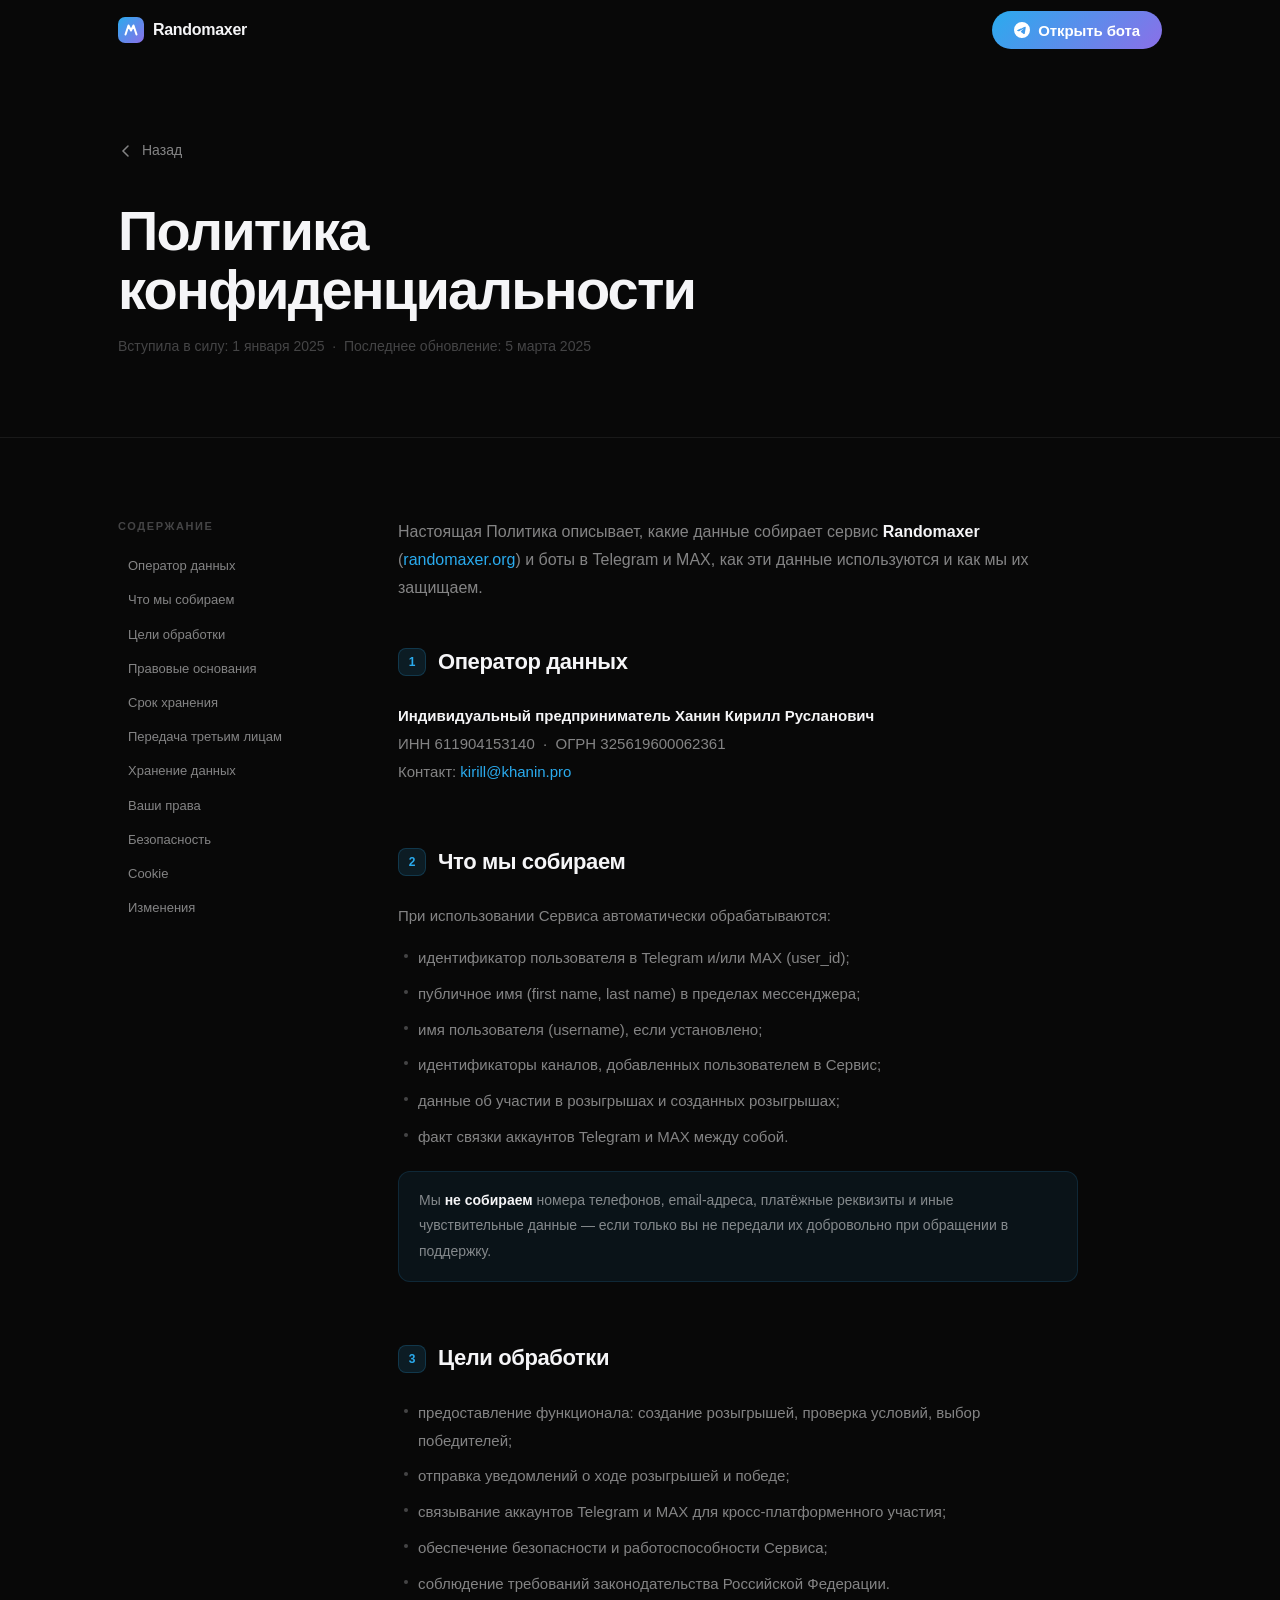
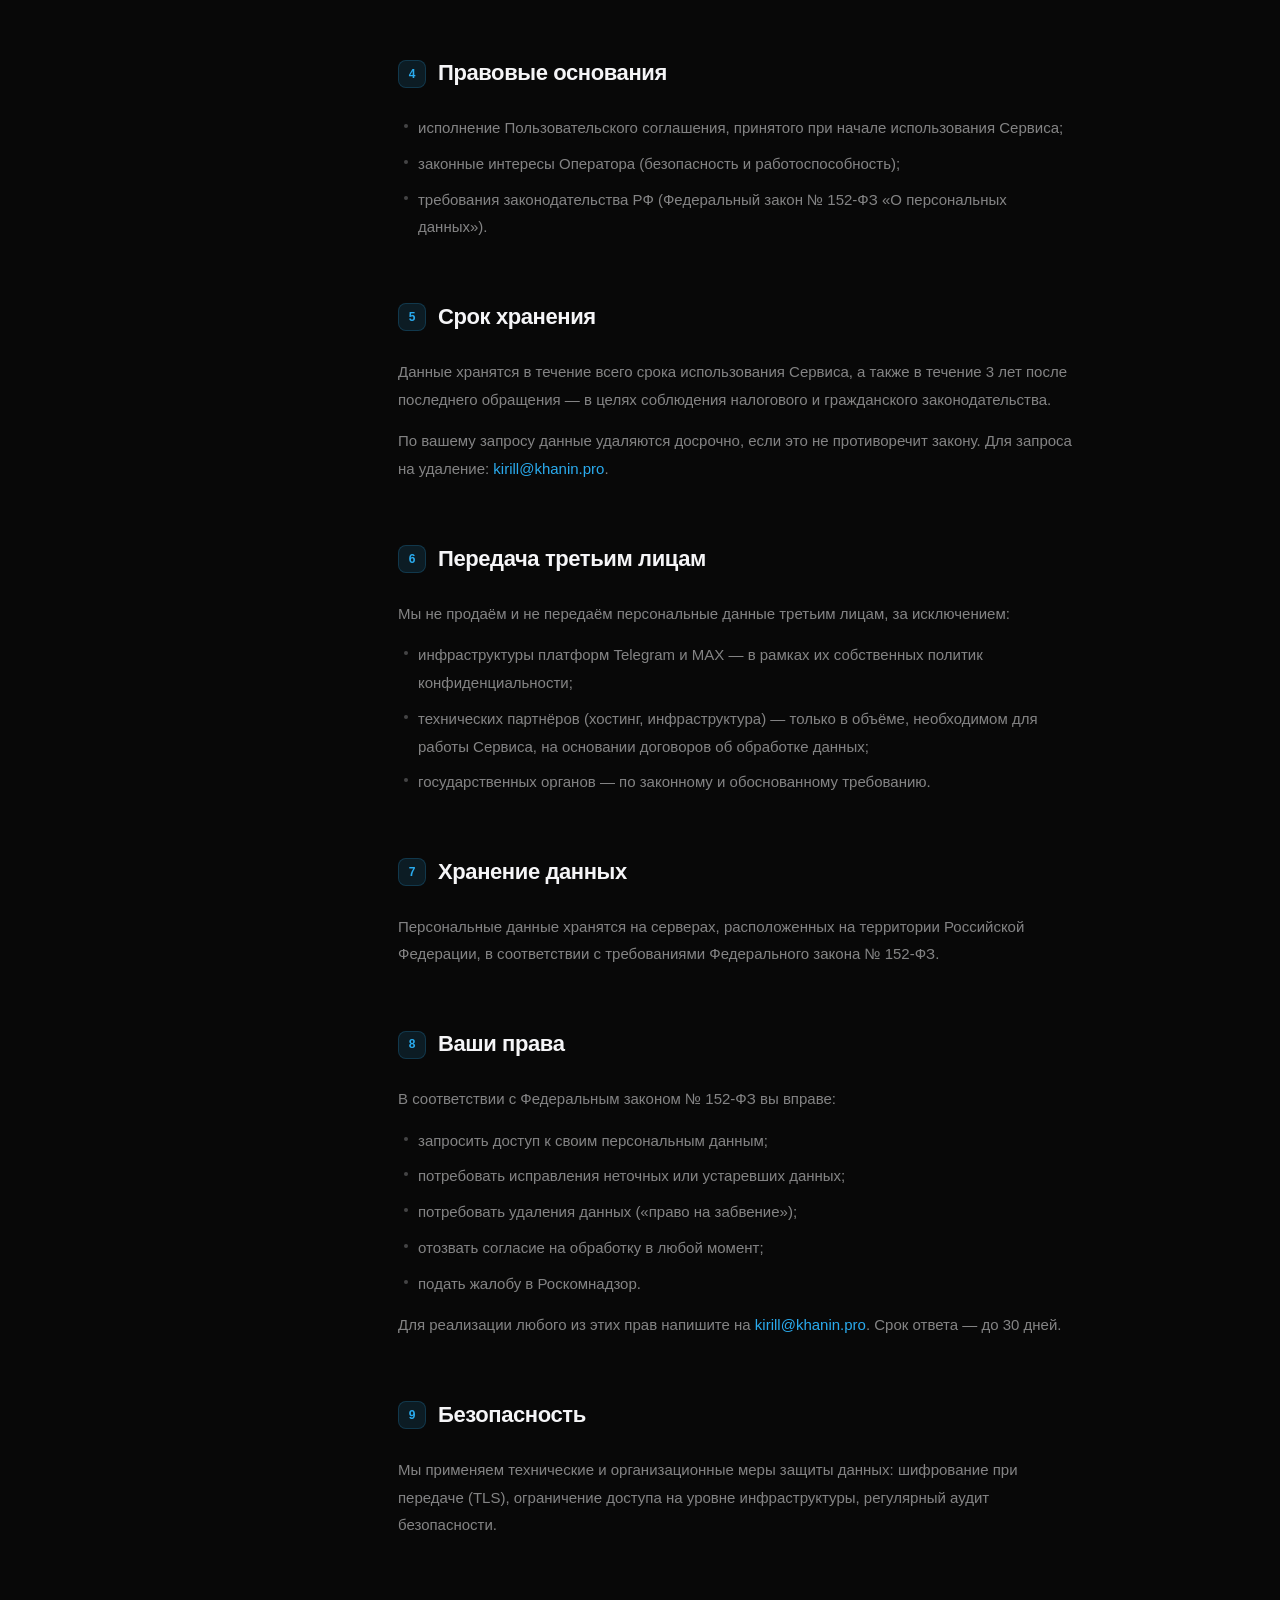
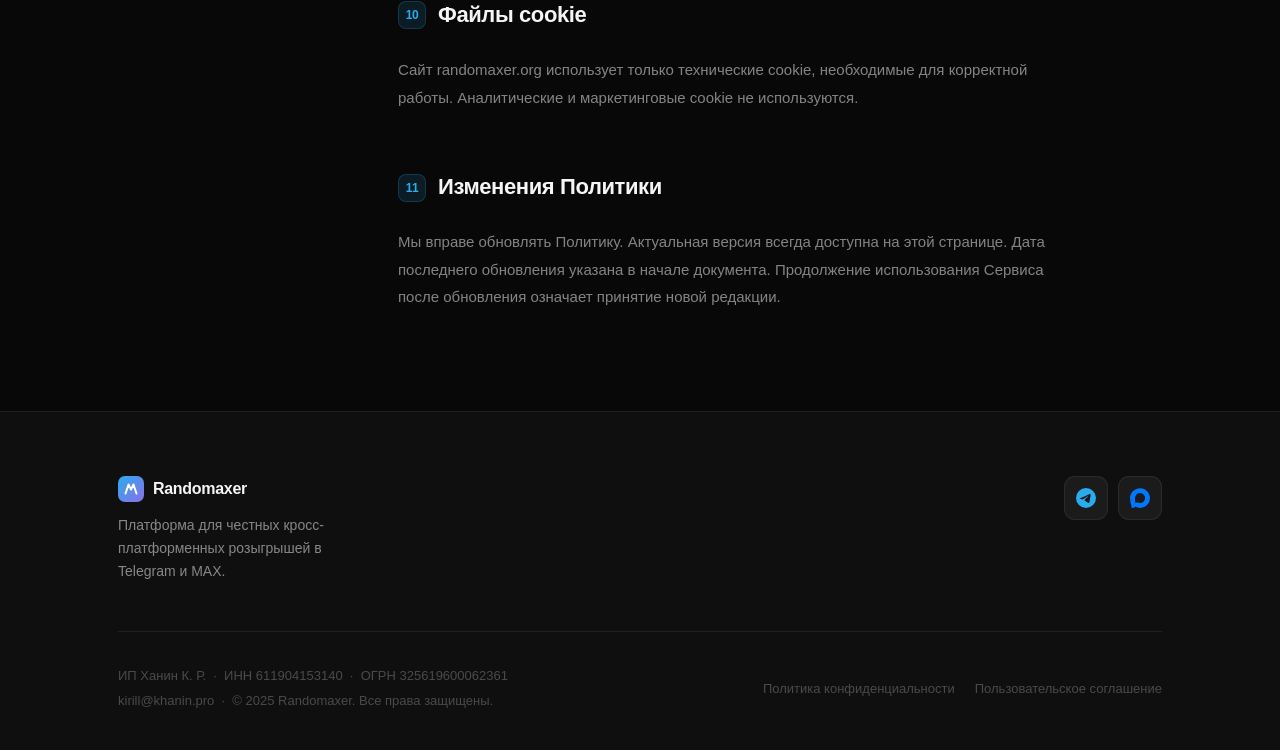
==== privacy.html @ 72093fb9 "Add landing page with privacy policy and terms of service" ====
<!DOCTYPE html>
<html lang="ru">
<head>
  <meta charset="UTF-8">
  <meta name="viewport" content="width=device-width, initial-scale=1.0">
  <title>Политика конфиденциальности — Randomaxer</title>
  <meta name="description" content="Политика конфиденциальности сервиса Randomaxer: что мы собираем, как храним и защищаем ваши данные.">
  <meta name="robots" content="noindex">
  <link rel="canonical" href="https://randomaxer.org/privacy.html">
  <link rel="icon" type="image/svg+xml" href="data:image/svg+xml,%3Csvg xmlns='http://www.w3.org/2000/svg' viewBox='0 0 32 32'%3E%3Cdefs%3E%3ClinearGradient id='g' x1='0' y1='0' x2='1' y2='1'%3E%3Cstop offset='0' stop-color='%232AABEE'/%3E%3Cstop offset='1' stop-color='%238B6FE8'/%3E%3C/linearGradient%3E%3C/defs%3E%3Crect width='32' height='32' rx='8' fill='url(%23g)'/%3E%3Cpath d='M7 22 L11 10 L16 17 L21 10 L25 22' stroke='white' stroke-width='2.5' stroke-linecap='round' stroke-linejoin='round' fill='none'/%3E%3C/svg%3E">
  <link rel="stylesheet" href="shared.css">

  <style>
    /* ─── LEGAL PAGE ────────────────────────────────────── */
    .legal-hero {
      padding: 140px 0 80px;
      border-bottom: 1px solid var(--line);
    }
    .back-link {
      display: inline-flex;
      align-items: center;
      gap: 8px;
      font-size: 14px;
      font-weight: 500;
      color: var(--t2);
      margin-bottom: 40px;
      transition: color .18s;
    }
    .back-link:hover { color: var(--t1); }
    .back-link svg { width: 16px; height: 16px; }
    .legal-hero h1 {
      font-size: clamp(36px, 5vw, 56px);
      font-weight: 700;
      letter-spacing: -1.8px;
      line-height: 1.06;
      margin-bottom: 16px;
      color: var(--t1);
    }
    .legal-meta {
      font-size: 14px;
      color: var(--t3);
    }
    .legal-body-wrap {
      padding: 80px 0 100px;
    }
    .legal-grid {
      display: grid;
      grid-template-columns: 220px 1fr;
      gap: 60px;
      align-items: start;
    }
    /* Table of contents */
    .toc {
      position: sticky;
      top: 84px;
    }
    .toc-title {
      font-size: 11px;
      font-weight: 700;
      letter-spacing: 1.6px;
      text-transform: uppercase;
      color: var(--t3);
      margin-bottom: 16px;
    }
    .toc-list {
      list-style: none;
      display: flex;
      flex-direction: column;
      gap: 2px;
    }
    .toc-list a {
      display: block;
      padding: 7px 10px;
      font-size: 13px;
      color: var(--t2);
      border-radius: 8px;
      transition: background .15s, color .15s;
      line-height: 1.4;
    }
    .toc-list a:hover {
      background: rgba(255,255,255,.05);
      color: var(--t1);
    }
    /* Document */
    .doc {
      max-width: 680px;
      font-size: 15px;
      color: var(--t2);
      line-height: 1.85;
    }
    .doc-section { margin-bottom: 56px; scroll-margin-top: 96px; }
    .doc-section:last-child { margin-bottom: 0; }
    .doc h2 {
      font-size: 22px;
      font-weight: 700;
      color: var(--t1);
      letter-spacing: -.4px;
      margin-bottom: 20px;
      display: flex;
      align-items: center;
      gap: 12px;
    }
    .doc-num {
      display: inline-flex;
      align-items: center;
      justify-content: center;
      width: 28px;
      height: 28px;
      border-radius: 8px;
      background: rgba(42,171,238,.12);
      border: 1px solid rgba(42,171,238,.2);
      font-size: 12px;
      font-weight: 700;
      color: var(--blue);
      flex-shrink: 0;
    }
    .doc p { margin-bottom: 14px; }
    .doc p:last-child { margin-bottom: 0; }
    .doc ul {
      padding-left: 0;
      list-style: none;
      margin-bottom: 14px;
      display: flex;
      flex-direction: column;
      gap: 8px;
    }
    .doc li {
      padding-left: 20px;
      position: relative;
    }
    .doc li::before {
      content: '';
      position: absolute;
      left: 6px;
      top: 10px;
      width: 4px;
      height: 4px;
      border-radius: 50%;
      background: var(--t3);
    }
    .doc a { color: var(--blue); transition: opacity .15s; }
    .doc a:hover { opacity: .75; }
    .doc strong { color: var(--t1); font-weight: 600; }
    .doc .callout {
      padding: 16px 20px;
      background: rgba(42,171,238,.07);
      border: 1px solid rgba(42,171,238,.14);
      border-radius: 12px;
      margin: 20px 0;
      font-size: 14px;
    }

    @media (max-width: 860px) {
      .legal-grid { grid-template-columns: 1fr; gap: 40px; }
      .toc { position: static; display: none; }
    }
  </style>
</head>
<body>

<!-- Header -->
<header id="hdr">
  <div class="wrap">
    <div class="hdr-inner">
      <a href="/" class="logo" aria-label="Randomaxer — главная">
        <span class="logo-mark">
          <svg width="14" height="14" viewBox="0 0 14 14" fill="none">
            <path d="M1.5 11.5 L4.5 2.5 L7 7.5 L9.5 2.5 L12.5 11.5"
                  stroke="white" stroke-width="2" stroke-linecap="round" stroke-linejoin="round"/>
          </svg>
        </span>
        Randomaxer
      </a>
      <a href="https://t.me/Randomaxerbot" class="btn btn-fill"
         target="_blank" rel="noopener noreferrer" style="margin-left: auto;">
        <svg width="16" height="16" viewBox="0 0 24 24" fill="currentColor" aria-hidden="true">
          <path d="M11.944 0A12 12 0 0 0 0 12a12 12 0 0 0 12 12 12 12 0 0 0 12-12A12 12 0 0 0 12 0a12 12 0 0 0-.056 0zm4.962 7.224c.1-.002.321.023.465.14a.506.506 0 0 1 .171.325c.016.093.036.306.02.472-.18 1.898-.962 6.502-1.36 8.627-.168.9-.499 1.201-.82 1.23-.696.065-1.225-.46-1.9-.902-1.056-.693-1.653-1.124-2.678-1.8-1.185-.78-.417-1.21.258-1.91.177-.184 3.247-2.977 3.307-3.23.007-.032.014-.15-.056-.212s-.174-.041-.249-.024c-.106.024-1.793 1.14-5.061 3.345-.48.33-.913.49-1.302.48-.428-.008-1.252-.241-1.865-.44-.752-.245-1.349-.374-1.297-.789.027-.216.325-.437.893-.663 3.498-1.524 5.83-2.529 6.998-3.014 3.332-1.386 4.025-1.627 4.476-1.635z"/>
        </svg>
        Открыть бота
      </a>
    </div>
  </div>
</header>

<main>
  <!-- Hero -->
  <div class="legal-hero">
    <div class="wrap">
      <a href="/" class="back-link">
        <svg viewBox="0 0 16 16" fill="none" stroke="currentColor" stroke-width="1.5" stroke-linecap="round">
          <path d="M10 3L5 8l5 5"/>
        </svg>
        Назад
      </a>
      <h1>Политика<br>конфиденциальности</h1>
      <p class="legal-meta">Вступила в силу: 1 января 2025 &nbsp;·&nbsp; Последнее обновление: 5 марта 2025</p>
    </div>
  </div>

  <!-- Body -->
  <div class="legal-body-wrap">
    <div class="wrap">
      <div class="legal-grid">

        <!-- Table of Contents -->
        <aside class="toc" aria-label="Содержание">
          <p class="toc-title">Содержание</p>
          <ul class="toc-list">
            <li><a href="#p1">Оператор данных</a></li>
            <li><a href="#p2">Что мы собираем</a></li>
            <li><a href="#p3">Цели обработки</a></li>
            <li><a href="#p4">Правовые основания</a></li>
            <li><a href="#p5">Срок хранения</a></li>
            <li><a href="#p6">Передача третьим лицам</a></li>
            <li><a href="#p7">Хранение данных</a></li>
            <li><a href="#p8">Ваши права</a></li>
            <li><a href="#p9">Безопасность</a></li>
            <li><a href="#p10">Cookie</a></li>
            <li><a href="#p11">Изменения</a></li>
          </ul>
        </aside>

        <!-- Document -->
        <article class="doc">
          <p style="margin-bottom: 40px; font-size: 16px; line-height: 1.75;">
            Настоящая Политика описывает, какие данные собирает сервис <strong>Randomaxer</strong>
            (<a href="https://randomaxer.org">randomaxer.org</a>) и боты в Telegram и MAX,
            как эти данные используются и как мы их защищаем.
          </p>

          <div class="doc-section" id="p1">
            <h2><span class="doc-num">1</span>Оператор данных</h2>
            <p>
              <strong>Индивидуальный предприниматель Ханин Кирилл Русланович</strong><br>
              ИНН 611904153140 &nbsp;·&nbsp; ОГРН 325619600062361<br>
              Контакт: <a href="mailto:kirill@khanin.pro">kirill@khanin.pro</a>
            </p>
          </div>

          <div class="doc-section" id="p2">
            <h2><span class="doc-num">2</span>Что мы собираем</h2>
            <p>При использовании Сервиса автоматически обрабатываются:</p>
            <ul>
              <li>идентификатор пользователя в Telegram и/или MAX (user_id);</li>
              <li>публичное имя (first name, last name) в пределах мессенджера;</li>
              <li>имя пользователя (username), если установлено;</li>
              <li>идентификаторы каналов, добавленных пользователем в Сервис;</li>
              <li>данные об участии в розыгрышах и созданных розыгрышах;</li>
              <li>факт связки аккаунтов Telegram и MAX между собой.</li>
            </ul>
            <div class="callout">
              Мы <strong>не собираем</strong> номера телефонов, email-адреса, платёжные реквизиты
              и иные чувствительные данные — если только вы не передали их добровольно при обращении в поддержку.
            </div>
          </div>

          <div class="doc-section" id="p3">
            <h2><span class="doc-num">3</span>Цели обработки</h2>
            <ul>
              <li>предоставление функционала: создание розыгрышей, проверка условий, выбор победителей;</li>
              <li>отправка уведомлений о ходе розыгрышей и победе;</li>
              <li>связывание аккаунтов Telegram и MAX для кросс-платформенного участия;</li>
              <li>обеспечение безопасности и работоспособности Сервиса;</li>
              <li>соблюдение требований законодательства Российской Федерации.</li>
            </ul>
          </div>

          <div class="doc-section" id="p4">
            <h2><span class="doc-num">4</span>Правовые основания</h2>
            <ul>
              <li>исполнение Пользовательского соглашения, принятого при начале использования Сервиса;</li>
              <li>законные интересы Оператора (безопасность и работоспособность);</li>
              <li>требования законодательства РФ (Федеральный закон № 152-ФЗ «О персональных данных»).</li>
            </ul>
          </div>

          <div class="doc-section" id="p5">
            <h2><span class="doc-num">5</span>Срок хранения</h2>
            <p>
              Данные хранятся в течение всего срока использования Сервиса, а также в течение 3 лет
              после последнего обращения — в целях соблюдения налогового и гражданского законодательства.
            </p>
            <p>
              По вашему запросу данные удаляются досрочно, если это не противоречит закону.
              Для запроса на удаление: <a href="mailto:kirill@khanin.pro">kirill@khanin.pro</a>.
            </p>
          </div>

          <div class="doc-section" id="p6">
            <h2><span class="doc-num">6</span>Передача третьим лицам</h2>
            <p>Мы не продаём и не передаём персональные данные третьим лицам, за исключением:</p>
            <ul>
              <li>инфраструктуры платформ Telegram и MAX — в рамках их собственных политик конфиденциальности;</li>
              <li>технических партнёров (хостинг, инфраструктура) — только в объёме, необходимом для работы Сервиса, на основании договоров об обработке данных;</li>
              <li>государственных органов — по законному и обоснованному требованию.</li>
            </ul>
          </div>

          <div class="doc-section" id="p7">
            <h2><span class="doc-num">7</span>Хранение данных</h2>
            <p>
              Персональные данные хранятся на серверах, расположенных на территории
              Российской Федерации, в соответствии с требованиями Федерального закона № 152-ФЗ.
            </p>
          </div>

          <div class="doc-section" id="p8">
            <h2><span class="doc-num">8</span>Ваши права</h2>
            <p>В соответствии с Федеральным законом № 152-ФЗ вы вправе:</p>
            <ul>
              <li>запросить доступ к своим персональным данным;</li>
              <li>потребовать исправления неточных или устаревших данных;</li>
              <li>потребовать удаления данных («право на забвение»);</li>
              <li>отозвать согласие на обработку в любой момент;</li>
              <li>подать жалобу в Роскомнадзор.</li>
            </ul>
            <p>
              Для реализации любого из этих прав напишите на
              <a href="mailto:kirill@khanin.pro">kirill@khanin.pro</a>.
              Срок ответа — до 30 дней.
            </p>
          </div>

          <div class="doc-section" id="p9">
            <h2><span class="doc-num">9</span>Безопасность</h2>
            <p>
              Мы применяем технические и организационные меры защиты данных:
              шифрование при передаче (TLS), ограничение доступа на уровне инфраструктуры,
              регулярный аудит безопасности.
            </p>
          </div>

          <div class="doc-section" id="p10">
            <h2><span class="doc-num">10</span>Файлы cookie</h2>
            <p>
              Сайт randomaxer.org использует только технические cookie,
              необходимые для корректной работы. Аналитические и маркетинговые
              cookie не используются.
            </p>
          </div>

          <div class="doc-section" id="p11">
            <h2><span class="doc-num">11</span>Изменения Политики</h2>
            <p>
              Мы вправе обновлять Политику. Актуальная версия всегда доступна
              на этой странице. Дата последнего обновления указана в начале документа.
              Продолжение использования Сервиса после обновления означает принятие новой редакции.
            </p>
          </div>
        </article>

      </div>
    </div>
  </div>
</main>

<!-- Footer -->
<footer>
  <div class="wrap">
    <div class="foot-top">
      <div class="foot-brand">
        <a href="/" class="logo">
          <span class="logo-mark">
            <svg width="14" height="14" viewBox="0 0 14 14" fill="none">
              <path d="M1.5 11.5 L4.5 2.5 L7 7.5 L9.5 2.5 L12.5 11.5"
                    stroke="white" stroke-width="2" stroke-linecap="round" stroke-linejoin="round"/>
            </svg>
          </span>
          Randomaxer
        </a>
        <p class="foot-tagline">
          Платформа для честных кросс-платформенных розыгрышей в Telegram и MAX.
        </p>
      </div>
      <div class="socials">
        <a href="https://t.me/Randomaxerbot" class="social-btn"
           target="_blank" rel="noopener noreferrer" aria-label="Telegram">
          <svg viewBox="0 0 24 24" fill="#2AABEE" aria-hidden="true">
            <path d="M11.944 0A12 12 0 0 0 0 12a12 12 0 0 0 12 12 12 12 0 0 0 12-12A12 12 0 0 0 12 0a12 12 0 0 0-.056 0zm4.962 7.224c.1-.002.321.023.465.14a.506.506 0 0 1 .171.325c.016.093.036.306.02.472-.18 1.898-.962 6.502-1.36 8.627-.168.9-.499 1.201-.82 1.23-.696.065-1.225-.46-1.9-.902-1.056-.693-1.653-1.124-2.678-1.8-1.185-.78-.417-1.21.258-1.91.177-.184 3.247-2.977 3.307-3.23.007-.032.014-.15-.056-.212s-.174-.041-.249-.024c-.106.024-1.793 1.14-5.061 3.345-.48.33-.913.49-1.302.48-.428-.008-1.252-.241-1.865-.44-.752-.245-1.349-.374-1.297-.789.027-.216.325-.437.893-.663 3.498-1.524 5.83-2.529 6.998-3.014 3.332-1.386 4.025-1.627 4.476-1.635z"/>
          </svg>
        </a>
        <a href="https://max.ru" class="social-btn"
           target="_blank" rel="noopener noreferrer" aria-label="MAX">
          <svg viewBox="0 0 42 42" aria-hidden="true">
            <path fill="#0077FF" fill-rule="evenodd" d="M21.47 41.88c-4.11 0-6.02-.6-9.34-3-2.1 2.7-8.75 4.81-9.04 1.2 0-2.71-.6-5-1.28-7.5C1 29.5.08 26.07.08 21.1.08 9.23 9.82.3 21.36.3c11.55 0 20.6 9.37 20.6 20.91a20.6 20.6 0 0 1-20.49 20.67Zm.17-31.32c-5.62-.29-10 3.6-10.97 9.7-.8 5.05.62 11.2 1.83 11.52.58.14 2.04-1.04 2.95-1.95a10.4 10.4 0 0 0 5.08 1.81 10.7 10.7 0 0 0 11.19-9.97 10.7 10.7 0 0 0-10.08-11.1Z" clip-rule="evenodd"/>
          </svg>
        </a>
      </div>
    </div>
    <div class="foot-bottom">
      <div class="foot-legal">
        <div>ИП Ханин К. Р. &nbsp;·&nbsp; ИНН 611904153140 &nbsp;·&nbsp; ОГРН 325619600062361</div>
        <div>
          <a href="mailto:kirill@khanin.pro">kirill@khanin.pro</a>
          &nbsp;·&nbsp; © 2025 Randomaxer. Все права защищены.
        </div>
      </div>
      <nav class="foot-links">
        <a href="/privacy.html">Политика конфиденциальности</a>
        <a href="/terms.html">Пользовательское соглашение</a>
      </nav>
    </div>
  </div>
</footer>

<script>
  const hdr = document.getElementById('hdr');
  window.addEventListener('scroll', () => {
    hdr.classList.toggle('scrolled', window.scrollY > 10);
  }, { passive: true });
  hdr.classList.add('scrolled'); // на подстраницах header всегда залит
</script>
</body>
</html>
---- shared.css ----
/* ═══════════════════════════════════════════════════════
   Randomaxer — Shared Styles
   ═══════════════════════════════════════════════════════ */

/* ─── TOKENS ─────────────────────────────────────────── */
:root {
  /* Bot links — update here, propagated via JS */
  --link-tg:  https://t.me/Randomaxerbot;
  --link-max: https://max.ru;

  /* Surface */
  --bg:        #080808;
  --bg-raised: #0F0F0F;
  --bg-card:   #141414;

  /* Borders */
  --line:      rgba(255,255,255,0.07);
  --line-h:    rgba(255,255,255,0.13);

  /* Text */
  --t1: #F5F5F7;
  --t2: rgba(245,245,247,0.52);
  --t3: rgba(245,245,247,0.26);

  /* Brand */
  --blue:   #2AABEE;
  --purple: #8B6FE8;
  --green:  #30D158;
  --grad:   linear-gradient(135deg, #2AABEE 0%, #8B6FE8 100%);

  /* Type */
  --font: -apple-system, BlinkMacSystemFont, 'SF Pro Display',
          'Segoe UI', Roboto, Helvetica, Arial, sans-serif;

  /* Layout */
  --max-w: 1100px;
  --r:     18px;
}

/* ─── RESET ─────────────────────────────────────────── */
*, *::before, *::after { box-sizing: border-box; margin: 0; padding: 0; }
html { font-size: 16px; scroll-behavior: smooth; }
body {
  font-family: var(--font);
  background: var(--bg);
  color: var(--t1);
  line-height: 1.5;
  overflow-x: hidden;
  -webkit-font-smoothing: antialiased;
  -moz-osx-font-smoothing: grayscale;
}
a { color: inherit; text-decoration: none; }
img { display: block; }

/* ─── LAYOUT ─────────────────────────────────────────── */
.wrap {
  max-width: var(--max-w);
  margin: 0 auto;
  padding: 0 28px;
}

/* ─── BUTTONS ─────────────────────────────────────────── */
.btn {
  display: inline-flex;
  align-items: center;
  gap: 8px;
  padding: 11px 22px;
  border-radius: 100px;
  font-family: var(--font);
  font-size: 15px;
  font-weight: 600;
  cursor: pointer;
  border: none;
  letter-spacing: -.1px;
  transition: opacity .18s ease, transform .18s ease;
  white-space: nowrap;
  line-height: 1;
}
.btn:active { transform: scale(.97); }

.btn-fill {
  background: var(--grad);
  color: #fff;
}
.btn-fill:hover { opacity: .84; transform: translateY(-1px); }

.btn-ghost {
  background: rgba(255,255,255,.06);
  border: 1px solid var(--line-h);
  color: var(--t1);
}
.btn-ghost:hover { background: rgba(255,255,255,.10); transform: translateY(-1px); }

.btn-lg { padding: 15px 30px; font-size: 16px; }

/* ─── HEADER ─────────────────────────────────────────── */
#hdr {
  position: fixed;
  inset: 0 0 auto 0;
  z-index: 900;
  transition: background .3s, border-color .3s, backdrop-filter .3s;
  border-bottom: 1px solid transparent;
}
#hdr.scrolled {
  background: rgba(8,8,8,.88);
  backdrop-filter: saturate(180%) blur(20px);
  -webkit-backdrop-filter: saturate(180%) blur(20px);
  border-color: var(--line);
}
.hdr-inner {
  display: flex;
  align-items: center;
  height: 60px;
  gap: 0;
}
.logo {
  display: flex;
  align-items: center;
  gap: 9px;
  font-size: 16px;
  font-weight: 700;
  letter-spacing: -.3px;
  flex-shrink: 0;
}
.logo-mark {
  width: 26px;
  height: 26px;
  border-radius: 7px;
  background: var(--grad);
  display: flex;
  align-items: center;
  justify-content: center;
  flex-shrink: 0;
}
.hdr-nav {
  display: flex;
  align-items: center;
  gap: 24px;
  margin-left: auto;
  margin-right: 24px;
}
.hdr-nav a {
  font-size: 14px;
  font-weight: 500;
  color: var(--t2);
  transition: color .18s;
}
.hdr-nav a:hover { color: var(--t1); }

/* ─── FOOTER ─────────────────────────────────────────── */
footer {
  background: var(--bg-raised);
  border-top: 1px solid var(--line);
  padding: 64px 0 36px;
}
.foot-top {
  display: flex;
  align-items: flex-start;
  justify-content: space-between;
  gap: 40px;
  padding-bottom: 48px;
  border-bottom: 1px solid var(--line);
  margin-bottom: 32px;
}
.foot-brand .logo { margin-bottom: 12px; }
.foot-tagline {
  font-size: 14px;
  color: var(--t2);
  max-width: 260px;
  line-height: 1.65;
}
.socials { display: flex; gap: 10px; }
.social-btn {
  width: 44px;
  height: 44px;
  border-radius: 11px;
  background: rgba(255,255,255,.05);
  border: 1px solid var(--line);
  display: flex;
  align-items: center;
  justify-content: center;
  transition: background .18s, border-color .18s, transform .18s;
}
.social-btn:hover {
  background: rgba(255,255,255,.09);
  border-color: var(--line-h);
  transform: translateY(-2px);
}
.social-btn svg, .social-btn img {
  width: 20px;
  height: 20px;
  display: block;
}
.foot-bottom {
  display: flex;
  align-items: center;
  justify-content: space-between;
  flex-wrap: wrap;
  gap: 16px;
}
.foot-legal {
  font-size: 13px;
  color: var(--t3);
  line-height: 1.9;
}
.foot-legal a { transition: color .18s; }
.foot-legal a:hover { color: var(--t2); }
.foot-links {
  display: flex;
  gap: 20px;
}
.foot-links a {
  font-size: 13px;
  color: var(--t3);
  transition: color .18s;
}
.foot-links a:hover { color: var(--t2); }

/* ─── ANIMATIONS ─────────────────────────────────────── */
.up {
  opacity: 0;
  transform: translateY(24px);
  transition:
    opacity .65s cubic-bezier(.16,1,.3,1),
    transform .65s cubic-bezier(.16,1,.3,1);
}
.up.vis { opacity: 1; transform: none; }
.d1 { transition-delay: .08s; }
.d2 { transition-delay: .16s; }
.d3 { transition-delay: .24s; }
.d4 { transition-delay: .32s; }

/* ─── RESPONSIVE BASE ─────────────────────────────────── */
@media (max-width: 680px) {
  .wrap { padding: 0 20px; }
  .hdr-nav { display: none; }
  .foot-top { flex-direction: column; }
  .foot-bottom { flex-direction: column; align-items: flex-start; }
}
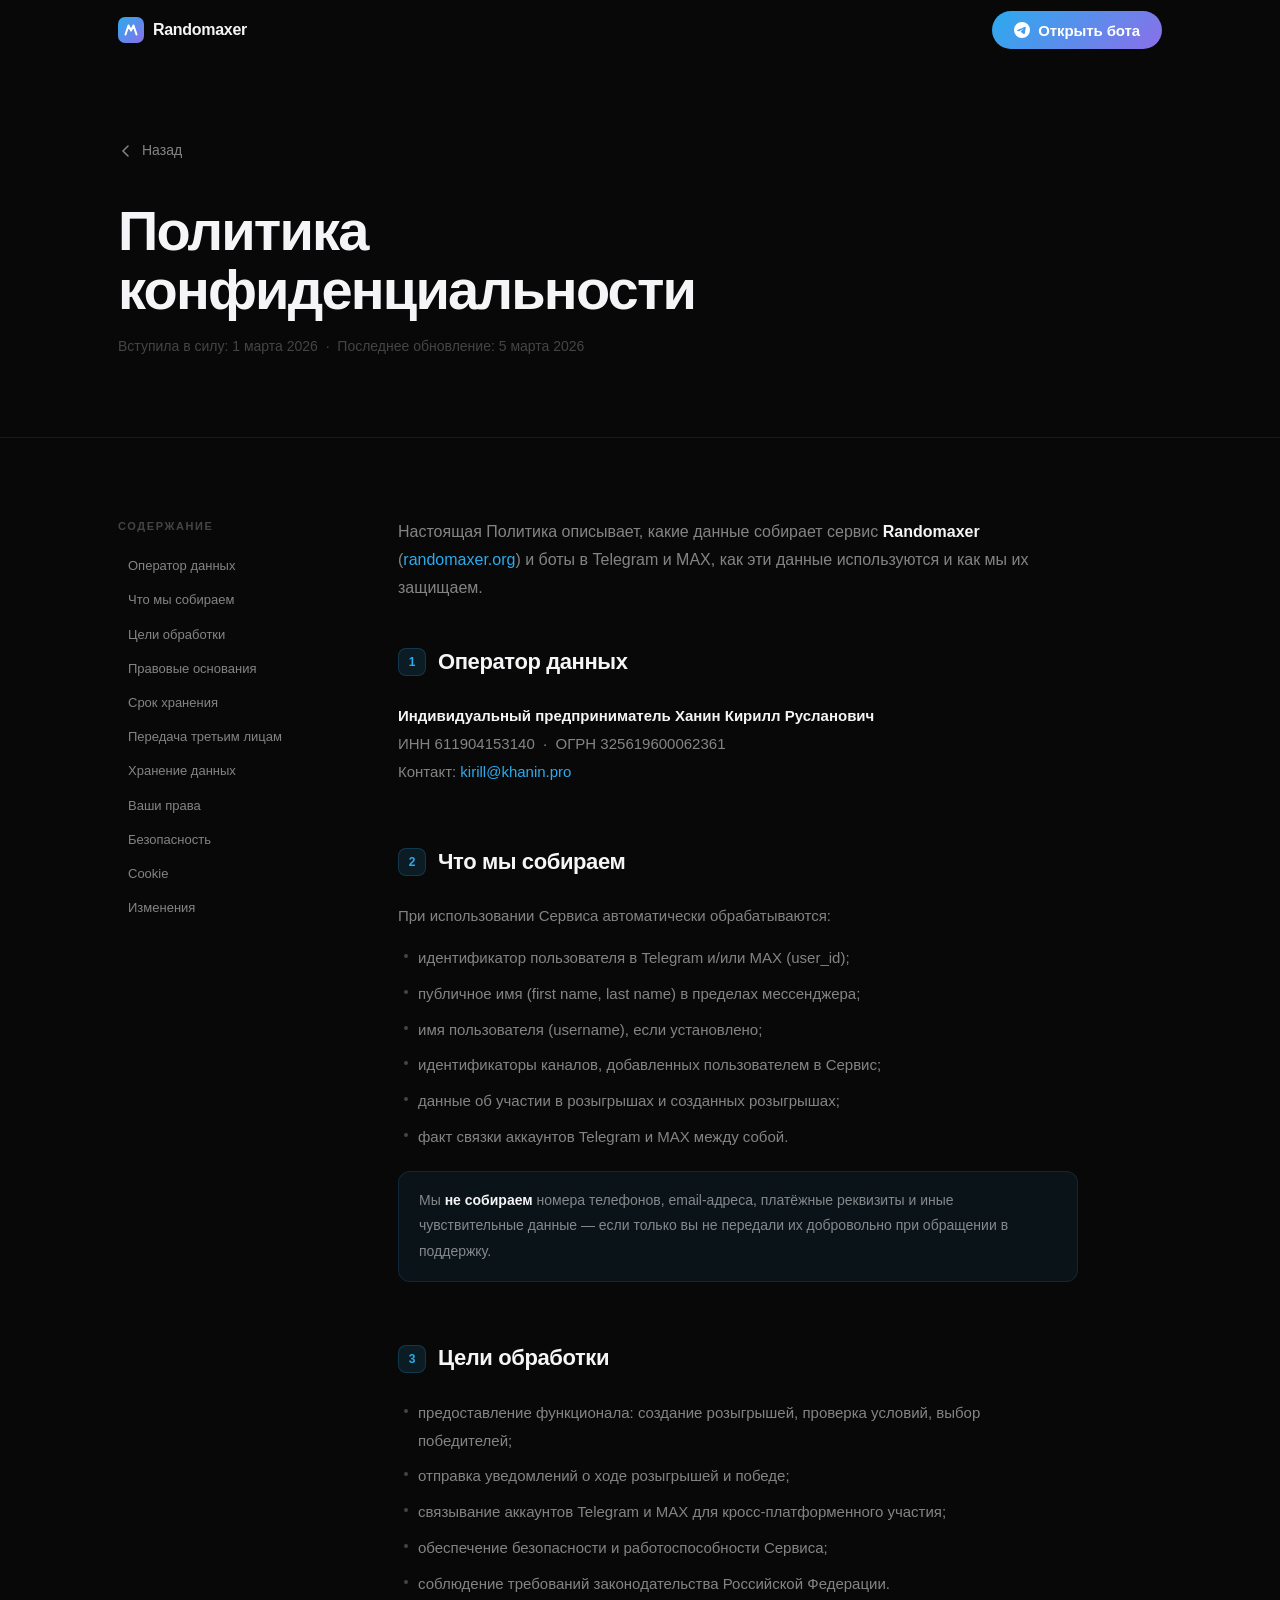
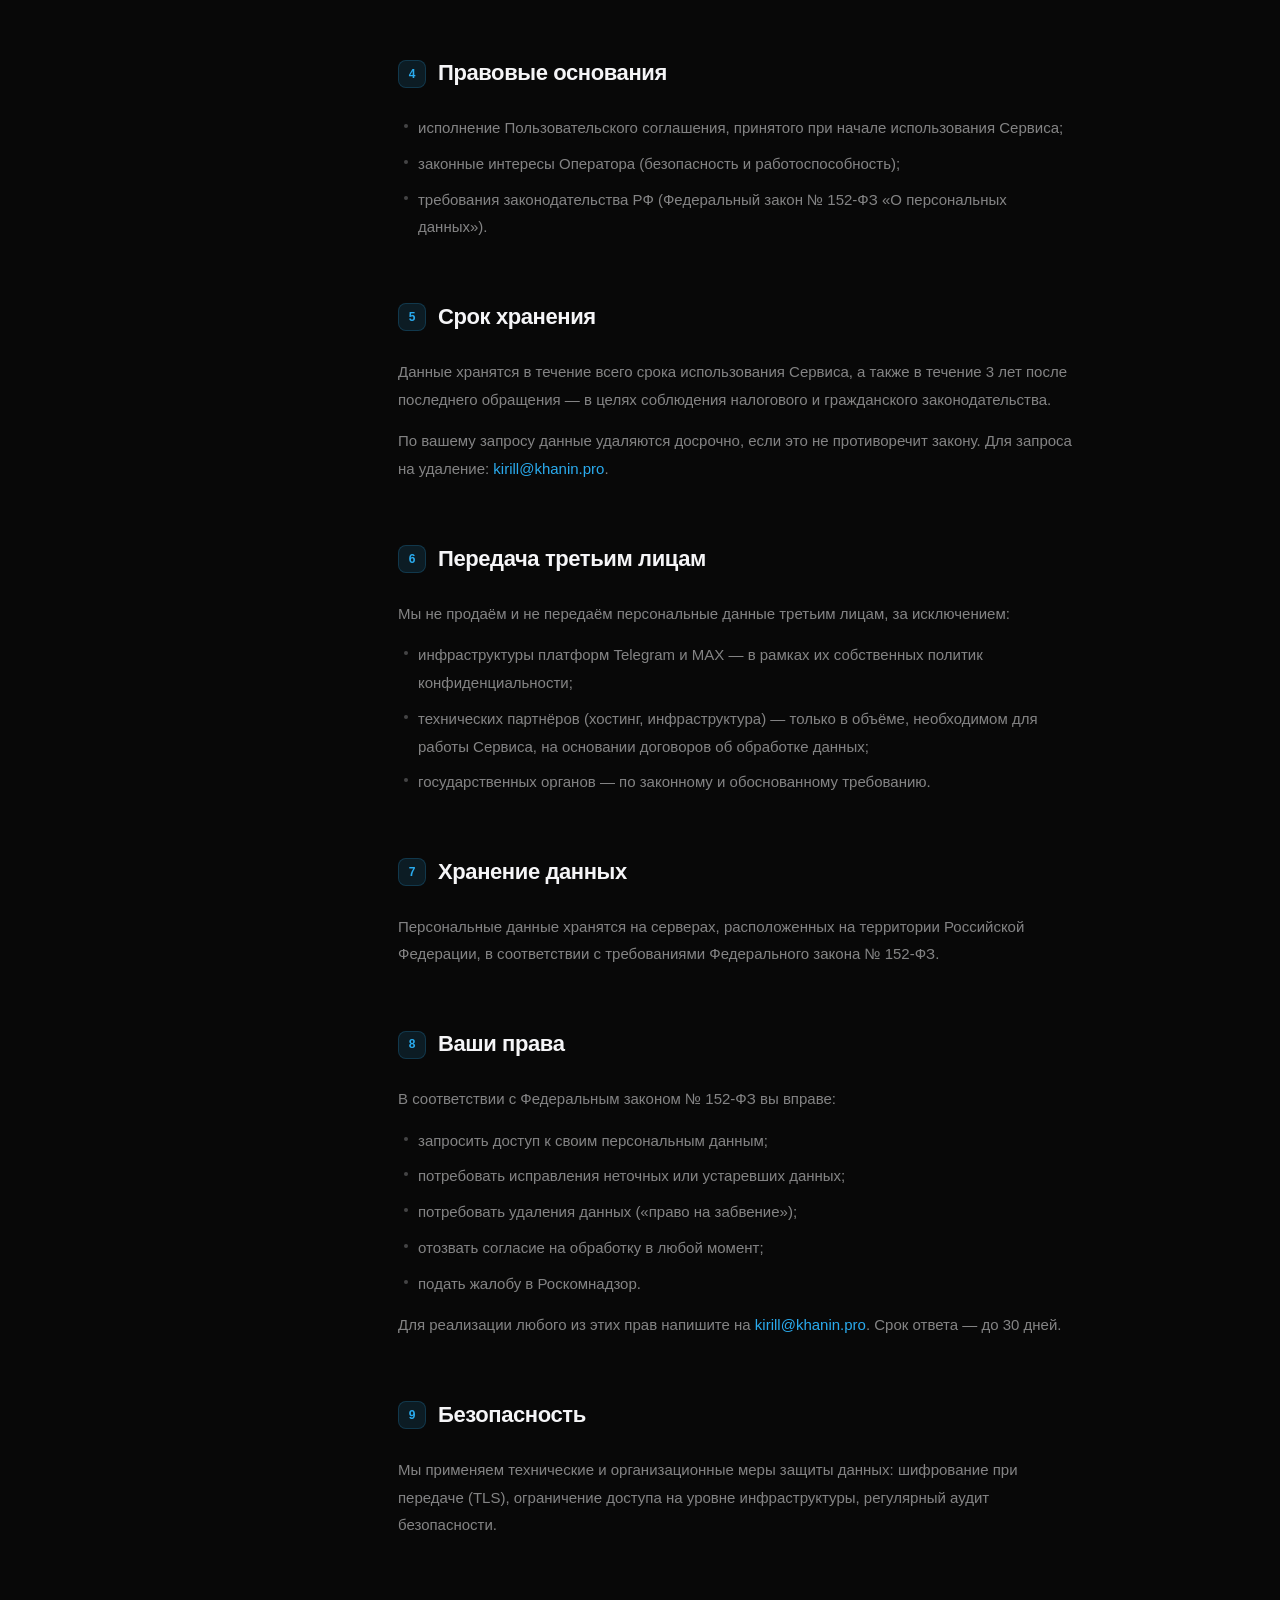
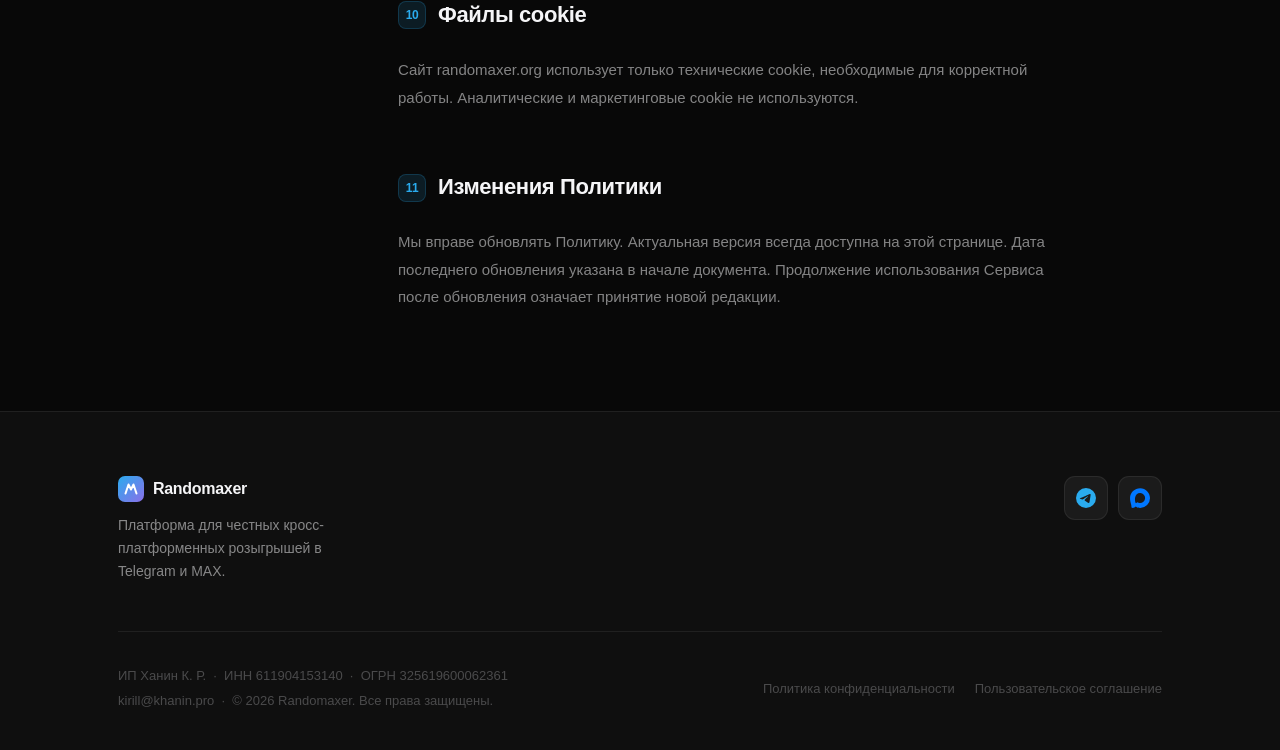
==== commit 5c8c82c8: "Fix year: dynamic copyright, update legal dates to 2026" ====
--- a/privacy.html
+++ b/privacy.html
@@ -193,7 +193,7 @@
         Назад
       </a>
       <h1>Политика<br>конфиденциальности</h1>
-      <p class="legal-meta">Вступила в силу: 1 января 2025 &nbsp;·&nbsp; Последнее обновление: 5 марта 2025</p>
+      <p class="legal-meta">Вступила в силу: 1 марта 2026 &nbsp;·&nbsp; Последнее обновление: 5 марта 2026</p>
     </div>
   </div>
 
@@ -392,7 +392,7 @@
         <div>ИП Ханин К. Р. &nbsp;·&nbsp; ИНН 611904153140 &nbsp;·&nbsp; ОГРН 325619600062361</div>
         <div>
           <a href="mailto:kirill@khanin.pro">kirill@khanin.pro</a>
-          &nbsp;·&nbsp; © 2025 Randomaxer. Все права защищены.
+          &nbsp;·&nbsp; © <span id="yr"></span> Randomaxer. Все права защищены.
         </div>
       </div>
       <nav class="foot-links">
@@ -408,7 +408,8 @@
   window.addEventListener('scroll', () => {
     hdr.classList.toggle('scrolled', window.scrollY > 10);
   }, { passive: true });
-  hdr.classList.add('scrolled'); // на подстраницах header всегда залит
+  hdr.classList.add('scrolled');
+  document.getElementById('yr').textContent = new Date().getFullYear();
 </script>
 </body>
 </html>
